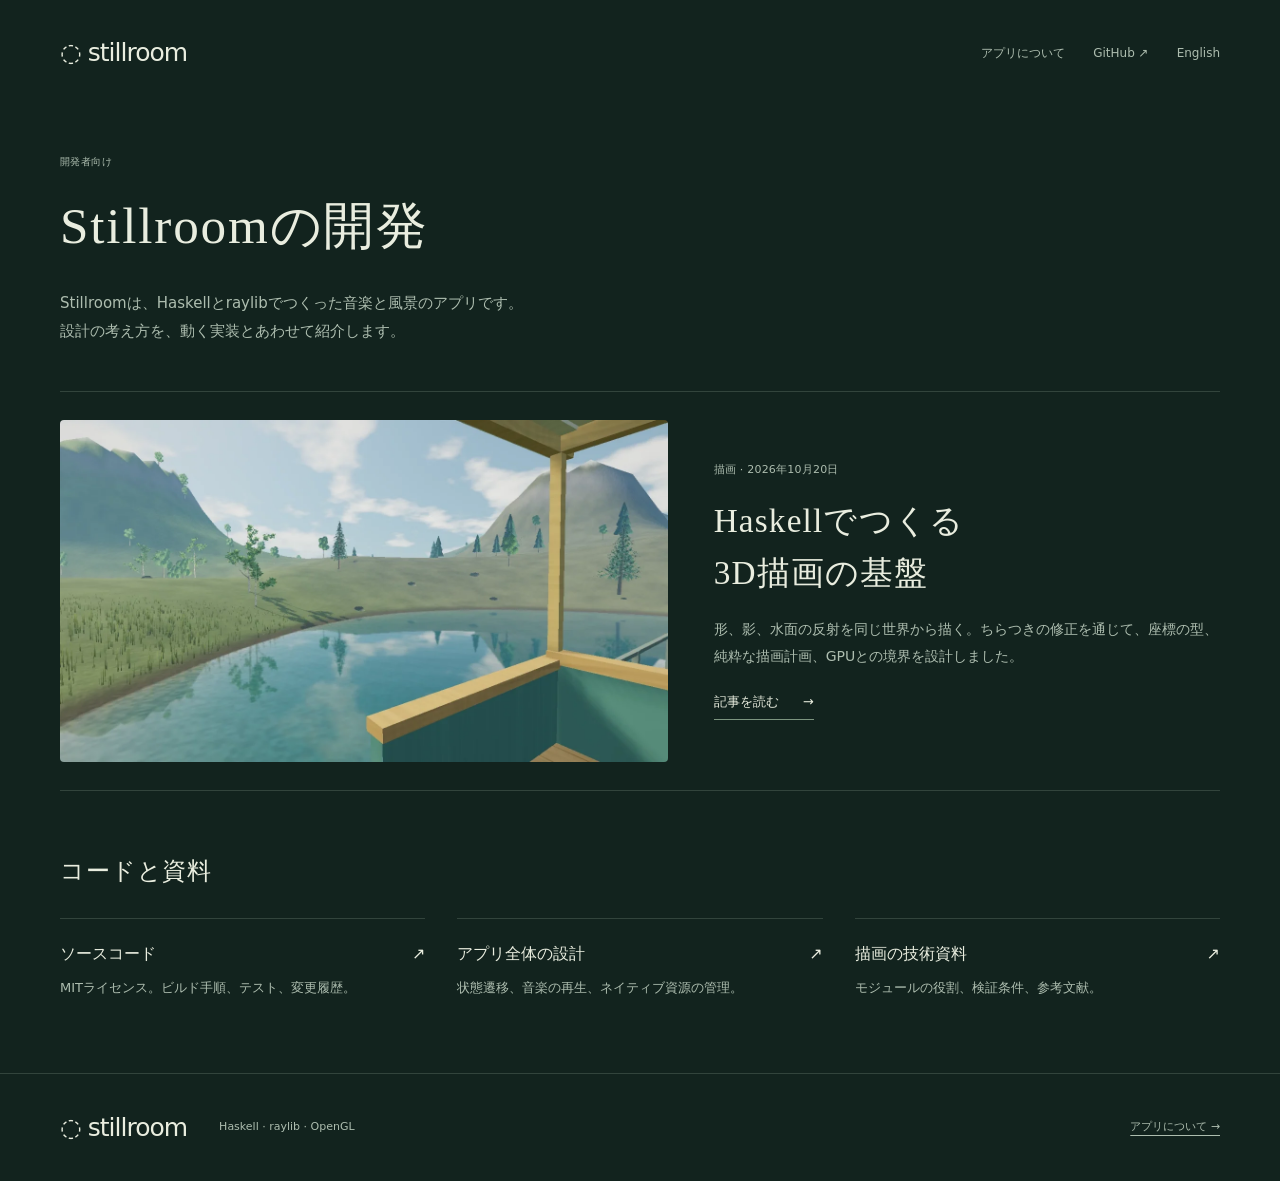
==== docs/developers-ja.html @ 9a8dc50c "Clarify product pages and publish bilingual developer notes" ====
<!doctype html>
<html lang="ja">
<head>
  <meta charset="utf-8">
  <meta name="viewport" content="width=device-width,initial-scale=1">
  <meta name="description" content="Stillroomの開発ノート。Haskellによる描画の設計、型と純粋関数の使い方、実際のコードと検証を紹介します。">
  <meta name="theme-color" content="#12231e">
  <meta property="og:title" content="Stillroomの開発">
  <meta property="og:description" content="Haskellとraylibでつくる、音楽と風景のアプリ。設計と実装を公開しています。">
  <meta property="og:image" content="https://m-simplifier.github.io/stillroom/graphics-foundation.webp">
  <title>開発者向け — Stillroom</title>
  <link rel="canonical" href="https://m-simplifier.github.io/stillroom/developers-ja.html">
  <link rel="alternate" hreflang="ja" href="https://m-simplifier.github.io/stillroom/developers-ja.html">
  <link rel="alternate" hreflang="en" href="https://m-simplifier.github.io/stillroom/developers.html">
  <link rel="stylesheet" href="graphics-foundation.css">
  <link rel="stylesheet" href="developers.css">
</head>
<body>
<a class="skip" href="#content">本文へ</a>
<header class="masthead wrap">
  <a class="brand" href="ja.html">◌ stillroom</a>
  <nav aria-label="メインナビゲーション"><a href="ja.html">アプリについて</a><a href="https://github.com/M-simplifier/stillroom">GitHub ↗</a><a href="developers.html" lang="en" hreflang="en">English</a></nav>
</header>
<main class="developer-home wrap" id="content">
  <div class="developer-intro">
    <p class="kicker">開発者向け</p>
    <h1>Stillroomの開発</h1>
    <p>Stillroomは、Haskellとraylibでつくった音楽と風景のアプリです。<br>設計の考え方を、動く実装とあわせて紹介します。</p>
  </div>
  <article class="feature-story">
    <a href="graphics-foundation.html">
      <img src="graphics-foundation.webp" width="1280" height="720" alt="湖畔を進むトロッコ。木製の車体に影が落ち、水面には景色が映る。">
      <div class="feature-copy"><p class="kicker">描画 · 2026年10月20日</p><h2>Haskellでつくる<br>3D描画の基盤</h2><p>形、影、水面の反射を同じ世界から描く。ちらつきの修正を通じて、座標の型、純粋な描画計画、GPUとの境界を設計しました。</p><span class="read-story">記事を読む <span aria-hidden="true">→</span></span></div>
    </a>
  </article>
  <section class="developer-resources" aria-labelledby="resources-title">
    <h2 id="resources-title">コードと資料</h2>
    <div class="resource-list">
      <a href="https://github.com/M-simplifier/stillroom"><h3>ソースコード <span aria-hidden="true">↗</span></h3><p>MITライセンス。ビルド手順、テスト、変更履歴。</p></a>
      <a href="https://github.com/M-simplifier/stillroom/blob/main/docs/architecture.md"><h3>アプリ全体の設計 <span aria-hidden="true">↗</span></h3><p>状態遷移、音楽の再生、ネイティブ資源の管理。</p></a>
      <a href="https://github.com/M-simplifier/stillroom/blob/main/docs/graphics-foundation.md"><h3>描画の技術資料 <span aria-hidden="true">↗</span></h3><p>モジュールの役割、検証条件、参考文献。</p></a>
    </div>
  </section>
</main>
<footer class="wrap"><a class="brand" href="ja.html">◌ stillroom</a><p>Haskell · raylib · OpenGL</p><a href="ja.html">アプリについて →</a></footer>
</body>
</html>
---- docs/developers.css ----
.developer-home { padding-top: 48px; padding-bottom: 72px; }
.developer-intro { max-width: 820px; margin-bottom: 45px; }
.developer-intro .kicker { margin-bottom: 18px; }
.developer-intro h1 { font-size: clamp(36px, 4vw, 54px); }
.developer-intro > p:last-child { margin: 24px 0 0; color: var(--muted); }
.feature-story { border-block: 1px solid var(--line); }
.feature-story > a { display: grid; grid-template-columns: 1.2fr 1fr; gap: 46px; align-items: center; padding-block: 28px; text-decoration: none; }
.feature-story img { display: block; width: 100%; height: auto; border-radius: 4px; }
.feature-copy .kicker { font-size: 11px; letter-spacing: .02em; margin-bottom: 16px; }
.feature-copy h2 { font-size: clamp(27px, 2.6vw, 37px); }
.feature-copy > p:not(.kicker) { font-size: 14px; color: var(--muted); margin: 18px 0; }
.read-story { display: inline-flex; gap: 24px; font-size: 13px; border-bottom: 1px solid #7c947f; padding-bottom: 4px; }
.feature-story > a:hover .read-story { border-color: var(--ink); }
.developer-resources { margin-top: 62px; }
.developer-resources > h2 { font-size: 24px; }
.resource-list { display: grid; grid-template-columns: repeat(3, 1fr); gap: 32px; margin-top: 28px; }
.resource-list > a { border-top: 1px solid var(--line); padding-top: 13px; text-decoration: none; }
.resource-list h3 { display: flex; justify-content: space-between; gap: 15px; font-size: 16px; margin-bottom: 9px; }
.resource-list p { font-size: 13px; color: var(--muted); margin: 0; }
.resource-list a:hover h3 { text-decoration: underline; text-underline-offset: 5px; }
.masthead nav a:last-child { display: inline; }
.en h1, .en h2 { letter-spacing: -.025em; line-height: 1.22; }
@media (max-width: 800px) {
  .developer-home { padding-top: 26px; padding-bottom: 50px; }
  .feature-story > a { grid-template-columns: 1fr; gap: 24px; padding-bottom: 32px; }
  .feature-copy { max-width: 620px; }
  .resource-list { grid-template-columns: 1fr; gap: 28px; }
  .developer-intro br { display: none; }
  .developer-resources { margin-top: 40px; }
}
@media (max-width: 500px) {
  .masthead nav { gap: 13px; font-size: 11px; }
  .masthead nav a:nth-child(2) { display: none; }
  .developer-intro > p:last-child { font-size: 14px; }
}
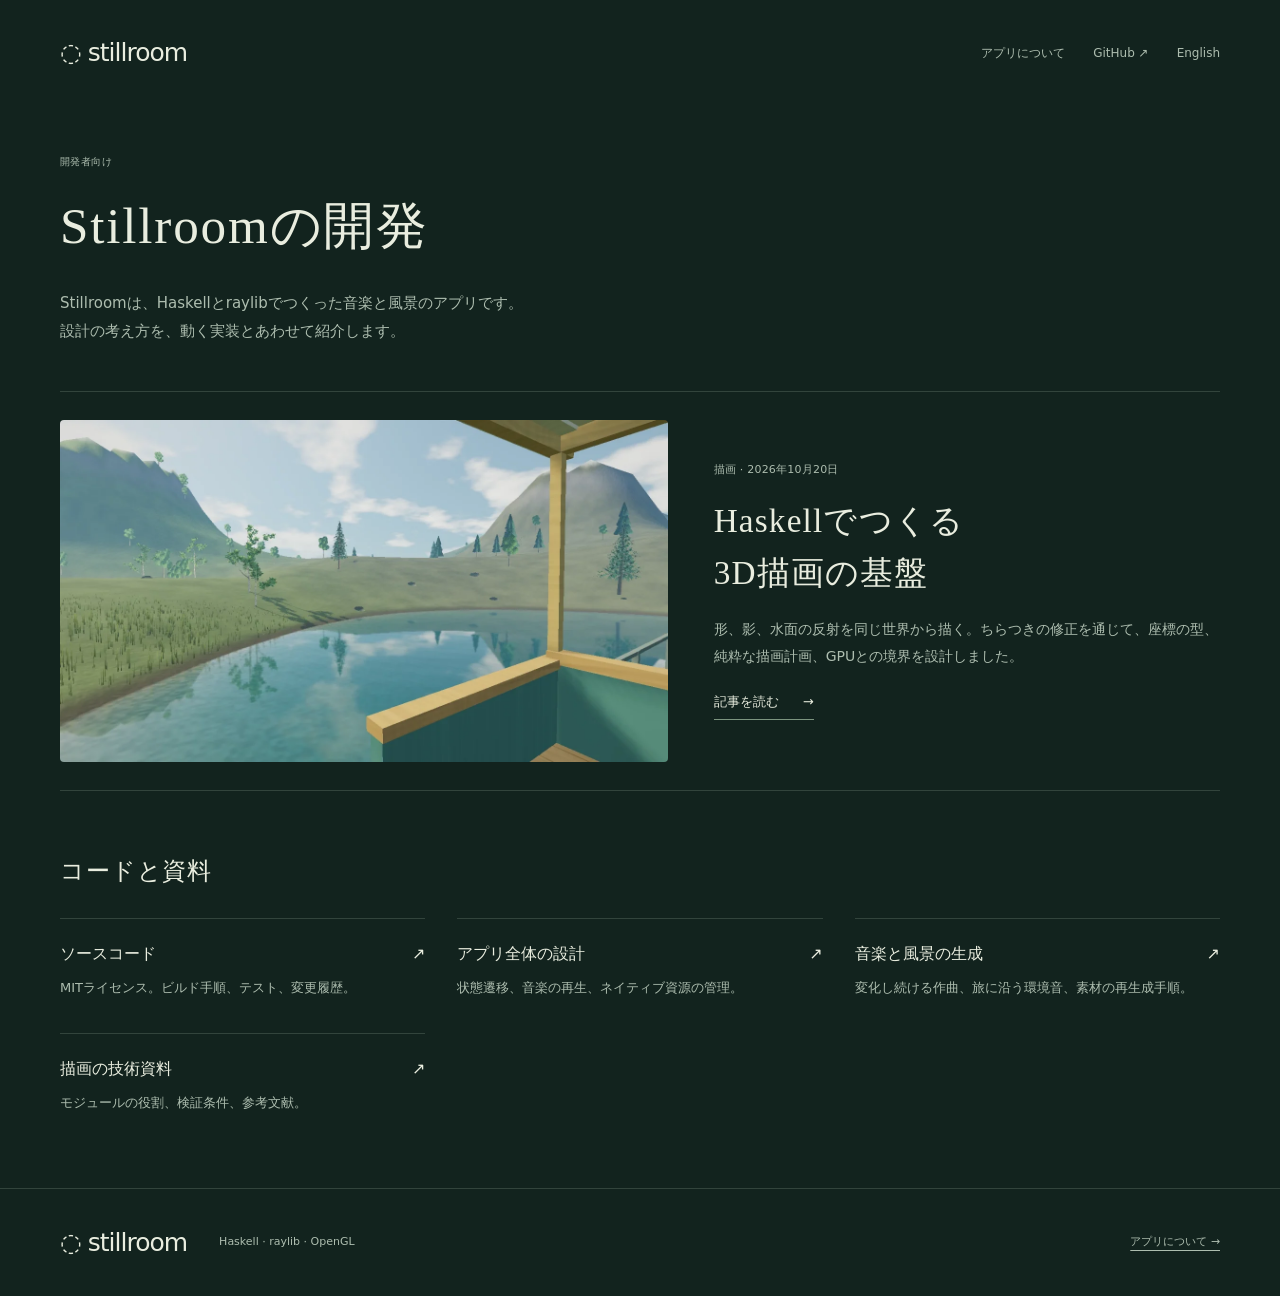
==== commit dcf2f1de: "Add continuous built-in music, generated wallpapers and journey sound" ====
--- a/docs/developers-ja.html
+++ b/docs/developers-ja.html
@@ -38,6 +38,7 @@
     <div class="resource-list">
       <a href="https://github.com/M-simplifier/stillroom"><h3>ソースコード <span aria-hidden="true">↗</span></h3><p>MITライセンス。ビルド手順、テスト、変更履歴。</p></a>
       <a href="https://github.com/M-simplifier/stillroom/blob/main/docs/architecture.md"><h3>アプリ全体の設計 <span aria-hidden="true">↗</span></h3><p>状態遷移、音楽の再生、ネイティブ資源の管理。</p></a>
+      <a href="https://github.com/M-simplifier/stillroom/blob/main/docs/builtin-world.md"><h3>音楽と風景の生成 <span aria-hidden="true">↗</span></h3><p>変化し続ける作曲、旅に沿う環境音、素材の再生成手順。</p></a>
       <a href="https://github.com/M-simplifier/stillroom/blob/main/docs/graphics-foundation.md"><h3>描画の技術資料 <span aria-hidden="true">↗</span></h3><p>モジュールの役割、検証条件、参考文献。</p></a>
     </div>
   </section>
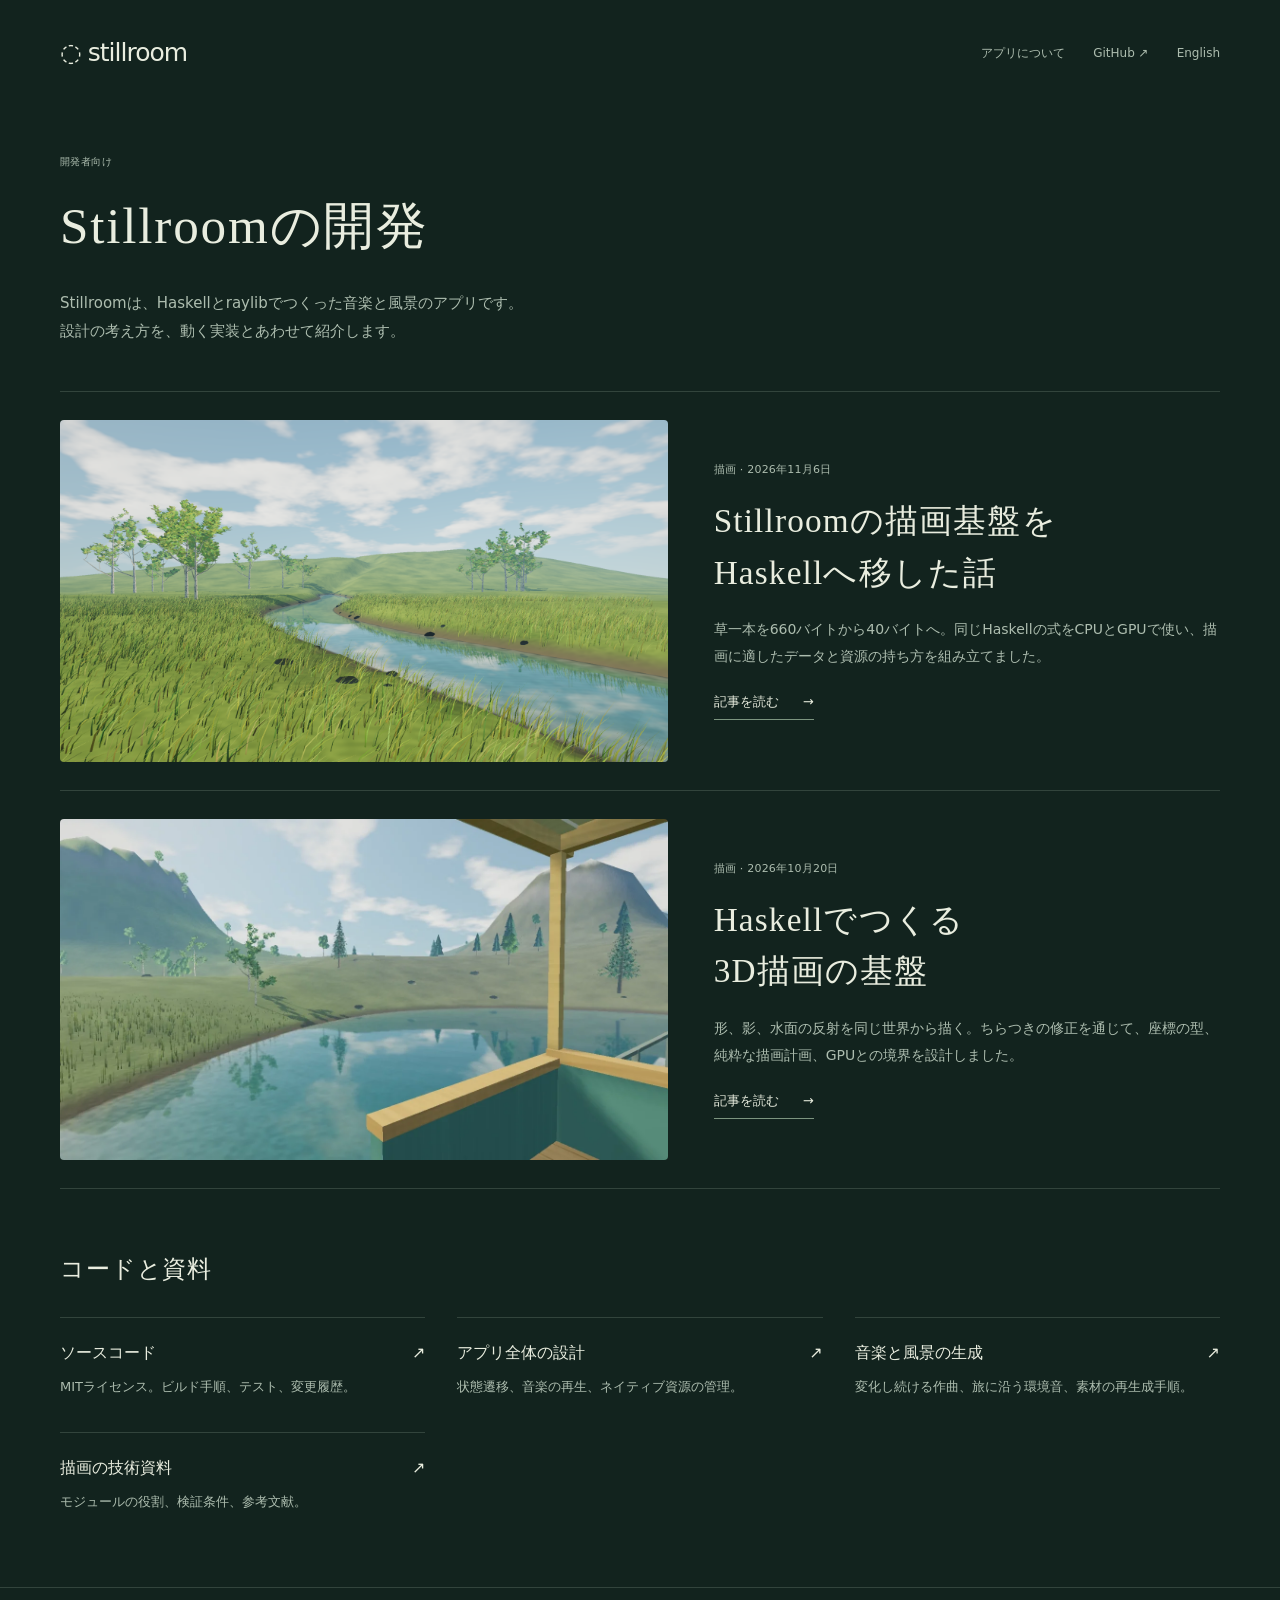
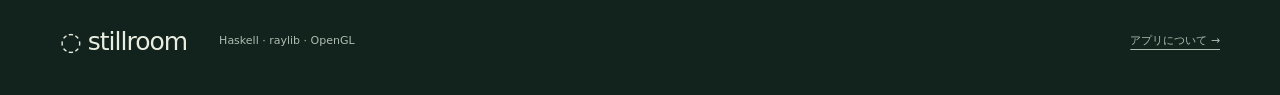
==== commit 46731f70: "docs: explain the Haskell renderer and compact grass representation" ====
--- a/docs/developers-ja.html
+++ b/docs/developers-ja.html
@@ -28,6 +28,12 @@
     <p>Stillroomは、Haskellとraylibでつくった音楽と風景のアプリです。<br>設計の考え方を、動く実装とあわせて紹介します。</p>
   </div>
   <article class="feature-story">
+    <a href="haskell-renderer.html">
+      <img src="haskell-renderer.png" width="1600" height="900" alt="小川のそばに広がる草原。Haskellで生成した地形と植物を描いたStillroom 0.12の画面。">
+      <div class="feature-copy"><p class="kicker">描画 · 2026年11月6日</p><h2>Stillroomの描画基盤を<br>Haskellへ移した話</h2><p>草一本を660バイトから40バイトへ。同じHaskellの式をCPUとGPUで使い、描画に適したデータと資源の持ち方を組み立てました。</p><span class="read-story">記事を読む <span aria-hidden="true">→</span></span></div>
+    </a>
+  </article>
+  <article class="feature-story">
     <a href="graphics-foundation.html">
       <img src="graphics-foundation.webp" width="1280" height="720" alt="湖畔を進むトロッコ。木製の車体に影が落ち、水面には景色が映る。">
       <div class="feature-copy"><p class="kicker">描画 · 2026年10月20日</p><h2>Haskellでつくる<br>3D描画の基盤</h2><p>形、影、水面の反射を同じ世界から描く。ちらつきの修正を通じて、座標の型、純粋な描画計画、GPUとの境界を設計しました。</p><span class="read-story">記事を読む <span aria-hidden="true">→</span></span></div>
--- a/docs/developers.css
+++ b/docs/developers.css
@@ -4,6 +4,7 @@
 .developer-intro h1 { font-size: clamp(36px, 4vw, 54px); }
 .developer-intro > p:last-child { margin: 24px 0 0; color: var(--muted); }
 .feature-story { border-block: 1px solid var(--line); }
+.feature-story + .feature-story { border-top: 0; }
 .feature-story > a { display: grid; grid-template-columns: 1.2fr 1fr; gap: 46px; align-items: center; padding-block: 28px; text-decoration: none; }
 .feature-story img { display: block; width: 100%; height: auto; border-radius: 4px; }
 .feature-copy .kicker { font-size: 11px; letter-spacing: .02em; margin-bottom: 16px; }
